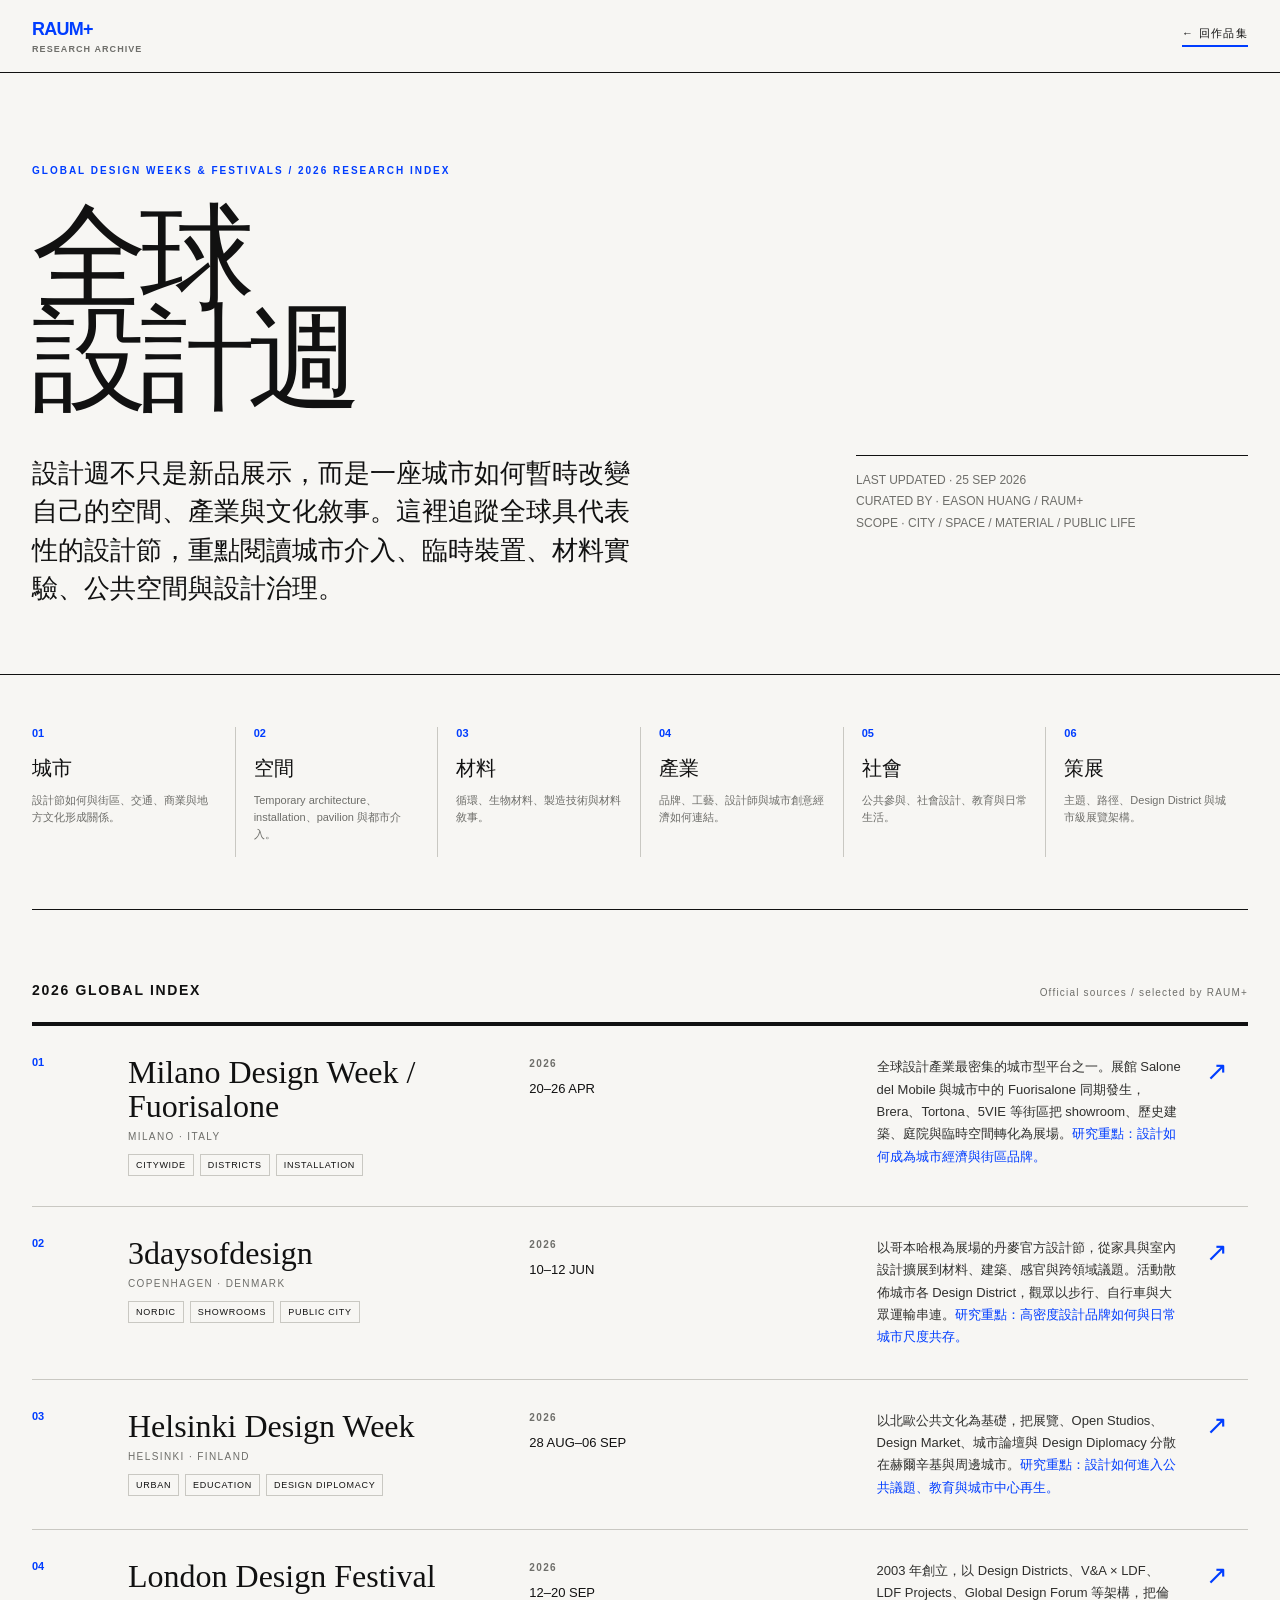
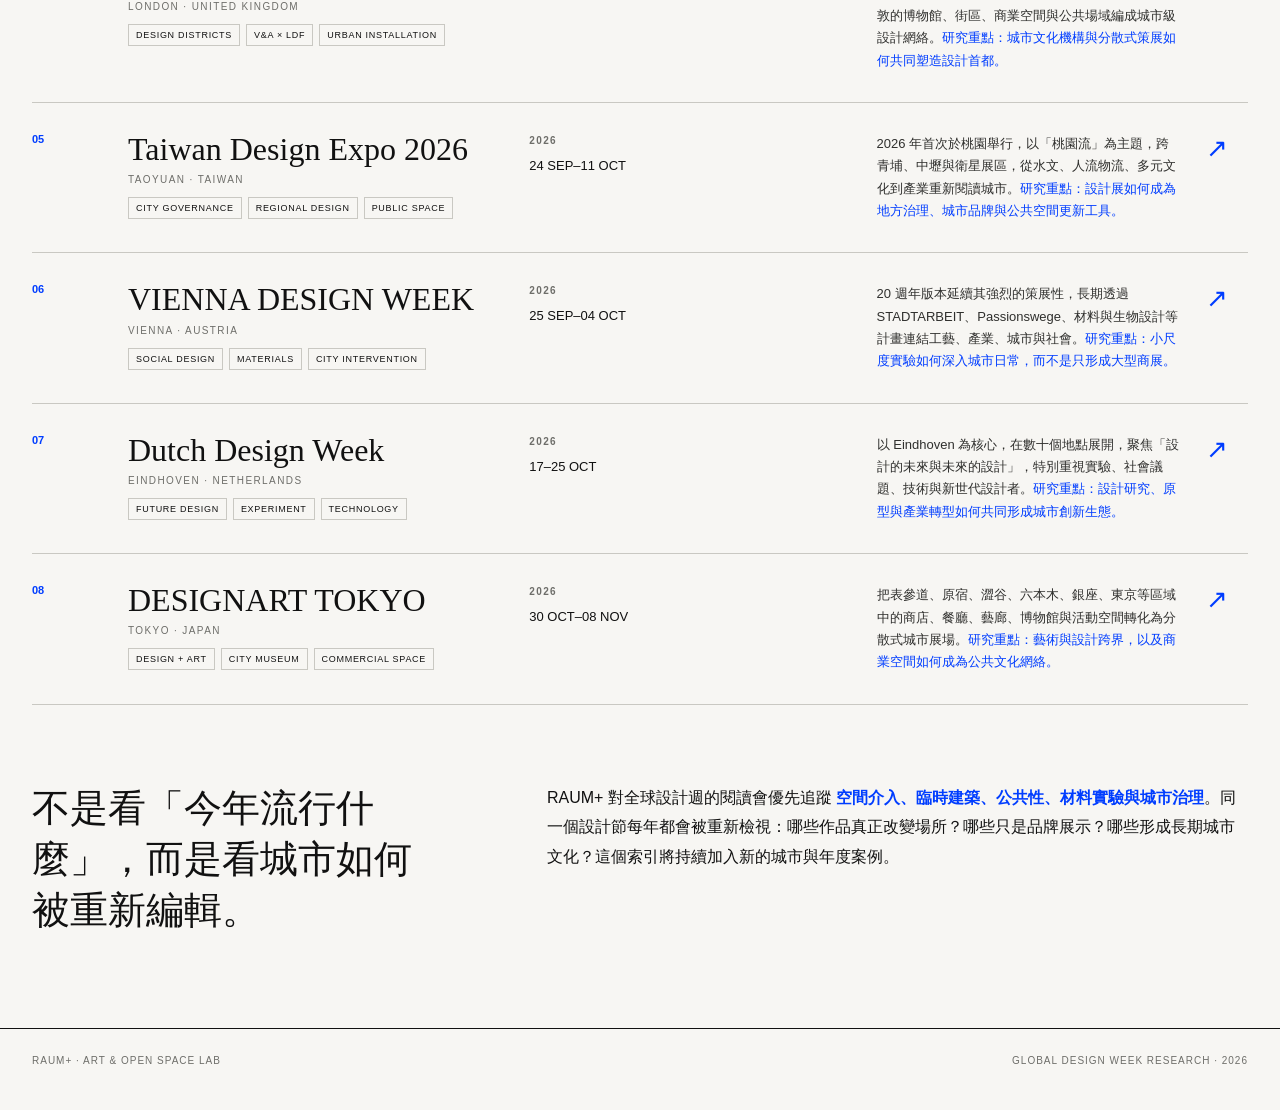
==== design-festivals/index.html @ 54560495 "Add global design weeks and festivals research page" ====
<!doctype html>
<html lang="zh-Hant">
<head>
<meta charset="utf-8">
<meta name="viewport" content="width=device-width, initial-scale=1, viewport-fit=cover">
<title>全球設計週／設計節｜RAUM+ Research Archive</title>
<meta name="description" content="RAUM+ 全球設計週與設計節研究索引：城市、年度日期、策展定位、空間介入與官方資料來源。">
<style>
:root{--paper:#f7f6f3;--ink:#111;--muted:#6e6e6a;--line:#c9c8c2;--accent:#003dff;--max:1560px}
*{box-sizing:border-box}html{scroll-behavior:smooth}body{margin:0;background:var(--paper);color:var(--ink);font-family:"Helvetica Neue","Noto Sans TC",Arial,sans-serif;-webkit-font-smoothing:antialiased}a{color:inherit;text-decoration:none}
.wrap{width:min(calc(100% - 64px),var(--max));margin:auto}
header{position:sticky;top:0;z-index:20;background:rgba(247,246,243,.94);backdrop-filter:blur(14px);border-bottom:1px solid var(--ink)}
.top{min-height:72px;display:grid;grid-template-columns:auto 1fr auto;align-items:center;gap:28px}.brand{font-weight:800;letter-spacing:-.04em;font-size:18px;color:var(--accent)}.brand small{display:block;font-size:9px;letter-spacing:.12em;font-weight:600;color:var(--muted);margin-top:4px;text-transform:uppercase}.back{justify-self:end;font-size:11px;letter-spacing:.12em;text-transform:uppercase;border-bottom:2px solid var(--accent);padding-bottom:4px}
.hero{padding:92px 0 66px;border-bottom:1px solid var(--ink)}.kicker{font-size:10px;letter-spacing:.2em;text-transform:uppercase;color:var(--accent);font-weight:700}.hero h1{font-family:Georgia,"Noto Serif TC",serif;font-weight:400;font-size:clamp(54px,9vw,142px);line-height:.88;letter-spacing:-.065em;margin:32px 0 44px;max-width:10ch}.hero-grid{display:grid;grid-template-columns:repeat(12,1fr);gap:20px}.hero-intro{grid-column:1/span 6;font-family:Georgia,"Noto Serif TC",serif;font-size:clamp(20px,2vw,30px);line-height:1.5}.hero-meta{grid-column:9/-1;font-size:12px;line-height:1.8;color:var(--muted);border-top:1px solid var(--ink);padding-top:14px}
.framework{padding:52px 0;border-bottom:1px solid var(--ink);display:grid;grid-template-columns:repeat(6,1fr)}.frame{min-height:130px;padding:0 18px;border-left:1px solid var(--line)}.frame:first-child{border-left:0;padding-left:0}.frame b{display:block;color:var(--accent);font-size:11px;margin-bottom:16px}.frame strong{display:block;font-family:Georgia,"Noto Serif TC",serif;font-size:20px;font-weight:400}.frame span{display:block;margin-top:10px;font-size:11px;line-height:1.55;color:var(--muted)}
.section-head{display:grid;grid-template-columns:1fr auto;align-items:end;padding:72px 0 24px;border-bottom:4px solid var(--ink)}.section-head h2{margin:0;font-size:14px;letter-spacing:.12em;text-transform:uppercase}.section-head p{margin:0;font-size:10px;letter-spacing:.12em;color:var(--muted)}
.festival{display:grid;grid-template-columns:72px 1.05fr .9fr .85fr 42px;gap:24px;padding:30px 0;border-bottom:1px solid var(--line);align-items:start}.no{color:var(--accent);font-size:11px;font-weight:700}.name h3{font-family:Georgia,"Noto Serif TC",serif;font-weight:400;font-size:clamp(25px,2.5vw,39px);line-height:1.04;margin:0 0 8px}.name .city{font-size:10px;letter-spacing:.14em;text-transform:uppercase;color:var(--muted)}.date{font-size:13px;line-height:1.5}.date b{display:block;font-size:10px;letter-spacing:.14em;text-transform:uppercase;color:var(--muted);margin-bottom:8px}.desc{font-size:13px;line-height:1.72;color:#2f2f2d}.desc em{font-style:normal;color:var(--accent)}.arr{font-size:26px;color:var(--accent);transition:transform .2s}.festival:hover .arr{transform:translate(5px,-5px)}.tags{display:flex;flex-wrap:wrap;gap:6px;margin-top:12px}.tag{font-size:9px;letter-spacing:.08em;text-transform:uppercase;border:1px solid var(--line);padding:5px 7px}
.note{padding:78px 0 92px;display:grid;grid-template-columns:repeat(12,1fr);gap:20px}.note h2{grid-column:1/span 4;font-family:Georgia,"Noto Serif TC",serif;font-size:38px;font-weight:400;margin:0}.note .body{grid-column:6/-1;font-size:16px;line-height:1.85}.note .body strong{color:var(--accent)}
footer{border-top:1px solid var(--ink);padding:26px 0 44px;font-size:10px;letter-spacing:.1em;text-transform:uppercase;color:var(--muted)}.foot{display:flex;justify-content:space-between;gap:20px}
@media(max-width:980px){.wrap{width:min(calc(100% - 40px),var(--max))}.hero-grid,.note{display:block}.hero-intro,.hero-meta{margin-top:26px}.framework{grid-template-columns:repeat(3,1fr);row-gap:34px}.festival{grid-template-columns:52px 1fr 1fr}.desc{grid-column:2/-1}.arr{grid-column:3;grid-row:1;text-align:right}.note h2{margin-bottom:30px}}
@media(max-width:620px){.wrap{width:calc(100% - 32px)}.top{min-height:60px}.hero{padding:66px 0 42px}.hero h1{font-size:clamp(48px,16vw,78px);line-height:.95;margin:24px 0 34px}.framework{grid-template-columns:1fr 1fr}.frame:nth-child(odd){border-left:0;padding-left:0}.festival{grid-template-columns:38px 1fr;padding:24px 0}.date,.desc{grid-column:2/-1}.arr{grid-column:2;grid-row:auto;text-align:left}.section-head{padding-top:54px}.section-head p{display:none}.foot{display:block;line-height:1.8}}
</style>
</head>
<body>
<header><div class="wrap top"><a class="brand" href="../">RAUM+<small>Research Archive</small></a><div></div><a class="back" href="../">← 回作品集</a></div></header>
<main>
<section class="hero"><div class="wrap"><div class="kicker">Global Design Weeks & Festivals / 2026 Research Index</div><h1>全球<br>設計週</h1><div class="hero-grid"><div class="hero-intro">設計週不只是新品展示，而是一座城市如何暫時改變自己的空間、產業與文化敘事。這裡追蹤全球具代表性的設計節，重點閱讀城市介入、臨時裝置、材料實驗、公共空間與設計治理。</div><div class="hero-meta">LAST UPDATED · 25 SEP 2026<br>CURATED BY · EASON HUANG / RAUM+<br>SCOPE · CITY / SPACE / MATERIAL / PUBLIC LIFE</div></div></div></section>
<div class="wrap framework"><div class="frame"><b>01</b><strong>城市</strong><span>設計節如何與街區、交通、商業與地方文化形成關係。</span></div><div class="frame"><b>02</b><strong>空間</strong><span>Temporary architecture、installation、pavilion 與都市介入。</span></div><div class="frame"><b>03</b><strong>材料</strong><span>循環、生物材料、製造技術與材料敘事。</span></div><div class="frame"><b>04</b><strong>產業</strong><span>品牌、工藝、設計師與城市創意經濟如何連結。</span></div><div class="frame"><b>05</b><strong>社會</strong><span>公共參與、社會設計、教育與日常生活。</span></div><div class="frame"><b>06</b><strong>策展</strong><span>主題、路徑、Design District 與城市級展覽架構。</span></div></div>
<section class="wrap"><div class="section-head"><h2>2026 Global Index</h2><p>Official sources / selected by RAUM+</p></div>

<a class="festival" href="https://www.fuorisalone.it/en/world-design-events/article/8/fuorisalone" target="_blank" rel="noreferrer"><div class="no">01</div><div class="name"><h3>Milano Design Week / Fuorisalone</h3><div class="city">Milano · Italy</div><div class="tags"><span class="tag">Citywide</span><span class="tag">Districts</span><span class="tag">Installation</span></div></div><div class="date"><b>2026</b>20–26 APR</div><div class="desc">全球設計產業最密集的城市型平台之一。展館 Salone del Mobile 與城市中的 Fuorisalone 同期發生，Brera、Tortona、5VIE 等街區把 showroom、歷史建築、庭院與臨時空間轉化為展場。<em>研究重點：設計如何成為城市經濟與街區品牌。</em></div><div class="arr">↗</div></a>

<a class="festival" href="https://www.3daysofdesign.dk/about" target="_blank" rel="noreferrer"><div class="no">02</div><div class="name"><h3>3daysofdesign</h3><div class="city">Copenhagen · Denmark</div><div class="tags"><span class="tag">Nordic</span><span class="tag">Showrooms</span><span class="tag">Public City</span></div></div><div class="date"><b>2026</b>10–12 JUN</div><div class="desc">以哥本哈根為展場的丹麥官方設計節，從家具與室內設計擴展到材料、建築、感官與跨領域議題。活動散佈城市各 Design District，觀眾以步行、自行車與大眾運輸串連。<em>研究重點：高密度設計品牌如何與日常城市尺度共存。</em></div><div class="arr">↗</div></a>

<a class="festival" href="https://helsinkidesignweek.com/design-week/programme/?lang=en" target="_blank" rel="noreferrer"><div class="no">03</div><div class="name"><h3>Helsinki Design Week</h3><div class="city">Helsinki · Finland</div><div class="tags"><span class="tag">Urban</span><span class="tag">Education</span><span class="tag">Design Diplomacy</span></div></div><div class="date"><b>2026</b>28 AUG–06 SEP</div><div class="desc">以北歐公共文化為基礎，把展覽、Open Studios、Design Market、城市論壇與 Design Diplomacy 分散在赫爾辛基與周邊城市。<em>研究重點：設計如何進入公共議題、教育與城市中心再生。</em></div><div class="arr">↗</div></a>

<a class="festival" href="https://londondesignfestival.com/" target="_blank" rel="noreferrer"><div class="no">04</div><div class="name"><h3>London Design Festival</h3><div class="city">London · United Kingdom</div><div class="tags"><span class="tag">Design Districts</span><span class="tag">V&A × LDF</span><span class="tag">Urban Installation</span></div></div><div class="date"><b>2026</b>12–20 SEP</div><div class="desc">2003 年創立，以 Design Districts、V&A × LDF、LDF Projects、Global Design Forum 等架構，把倫敦的博物館、街區、商業空間與公共場域編成城市級設計網絡。<em>研究重點：城市文化機構與分散式策展如何共同塑造設計首都。</em></div><div class="arr">↗</div></a>

<a class="festival" href="https://designexpo.org.tw/designexpo/zh-TW" target="_blank" rel="noreferrer"><div class="no">05</div><div class="name"><h3>Taiwan Design Expo 2026</h3><div class="city">Taoyuan · Taiwan</div><div class="tags"><span class="tag">City Governance</span><span class="tag">Regional Design</span><span class="tag">Public Space</span></div></div><div class="date"><b>2026</b>24 SEP–11 OCT</div><div class="desc">2026 年首次於桃園舉行，以「桃園流」為主題，跨青埔、中壢與衛星展區，從水文、人流物流、多元文化到產業重新閱讀城市。<em>研究重點：設計展如何成為地方治理、城市品牌與公共空間更新工具。</em></div><div class="arr">↗</div></a>

<a class="festival" href="https://www.viennadesignweek.at/en/" target="_blank" rel="noreferrer"><div class="no">06</div><div class="name"><h3>VIENNA DESIGN WEEK</h3><div class="city">Vienna · Austria</div><div class="tags"><span class="tag">Social Design</span><span class="tag">Materials</span><span class="tag">City Intervention</span></div></div><div class="date"><b>2026</b>25 SEP–04 OCT</div><div class="desc">20 週年版本延續其強烈的策展性，長期透過 STADTARBEIT、Passionswege、材料與生物設計等計畫連結工藝、產業、城市與社會。<em>研究重點：小尺度實驗如何深入城市日常，而不是只形成大型商展。</em></div><div class="arr">↗</div></a>

<a class="festival" href="https://ddw.nl/en" target="_blank" rel="noreferrer"><div class="no">07</div><div class="name"><h3>Dutch Design Week</h3><div class="city">Eindhoven · Netherlands</div><div class="tags"><span class="tag">Future Design</span><span class="tag">Experiment</span><span class="tag">Technology</span></div></div><div class="date"><b>2026</b>17–25 OCT</div><div class="desc">以 Eindhoven 為核心，在數十個地點展開，聚焦「設計的未來與未來的設計」，特別重視實驗、社會議題、技術與新世代設計者。<em>研究重點：設計研究、原型與產業轉型如何共同形成城市創新生態。</em></div><div class="arr">↗</div></a>

<a class="festival" href="https://www.designart.jp/en/" target="_blank" rel="noreferrer"><div class="no">08</div><div class="name"><h3>DESIGNART TOKYO</h3><div class="city">Tokyo · Japan</div><div class="tags"><span class="tag">Design + Art</span><span class="tag">City Museum</span><span class="tag">Commercial Space</span></div></div><div class="date"><b>2026</b>30 OCT–08 NOV</div><div class="desc">把表參道、原宿、澀谷、六本木、銀座、東京等區域中的商店、餐廳、藝廊、博物館與活動空間轉化為分散式城市展場。<em>研究重點：藝術與設計跨界，以及商業空間如何成為公共文化網絡。</em></div><div class="arr">↗</div></a>

</section>
<section class="wrap note"><h2>不是看「今年流行什麼」，而是看城市如何被重新編輯。</h2><div class="body">RAUM+ 對全球設計週的閱讀會優先追蹤 <strong>空間介入、臨時建築、公共性、材料實驗與城市治理</strong>。同一個設計節每年都會被重新檢視：哪些作品真正改變場所？哪些只是品牌展示？哪些形成長期城市文化？這個索引將持續加入新的城市與年度案例。</div></section>
</main>
<footer><div class="wrap foot"><span>RAUM+ · ART & OPEN SPACE LAB</span><span>GLOBAL DESIGN WEEK RESEARCH · 2026</span></div></footer>
</body></html>
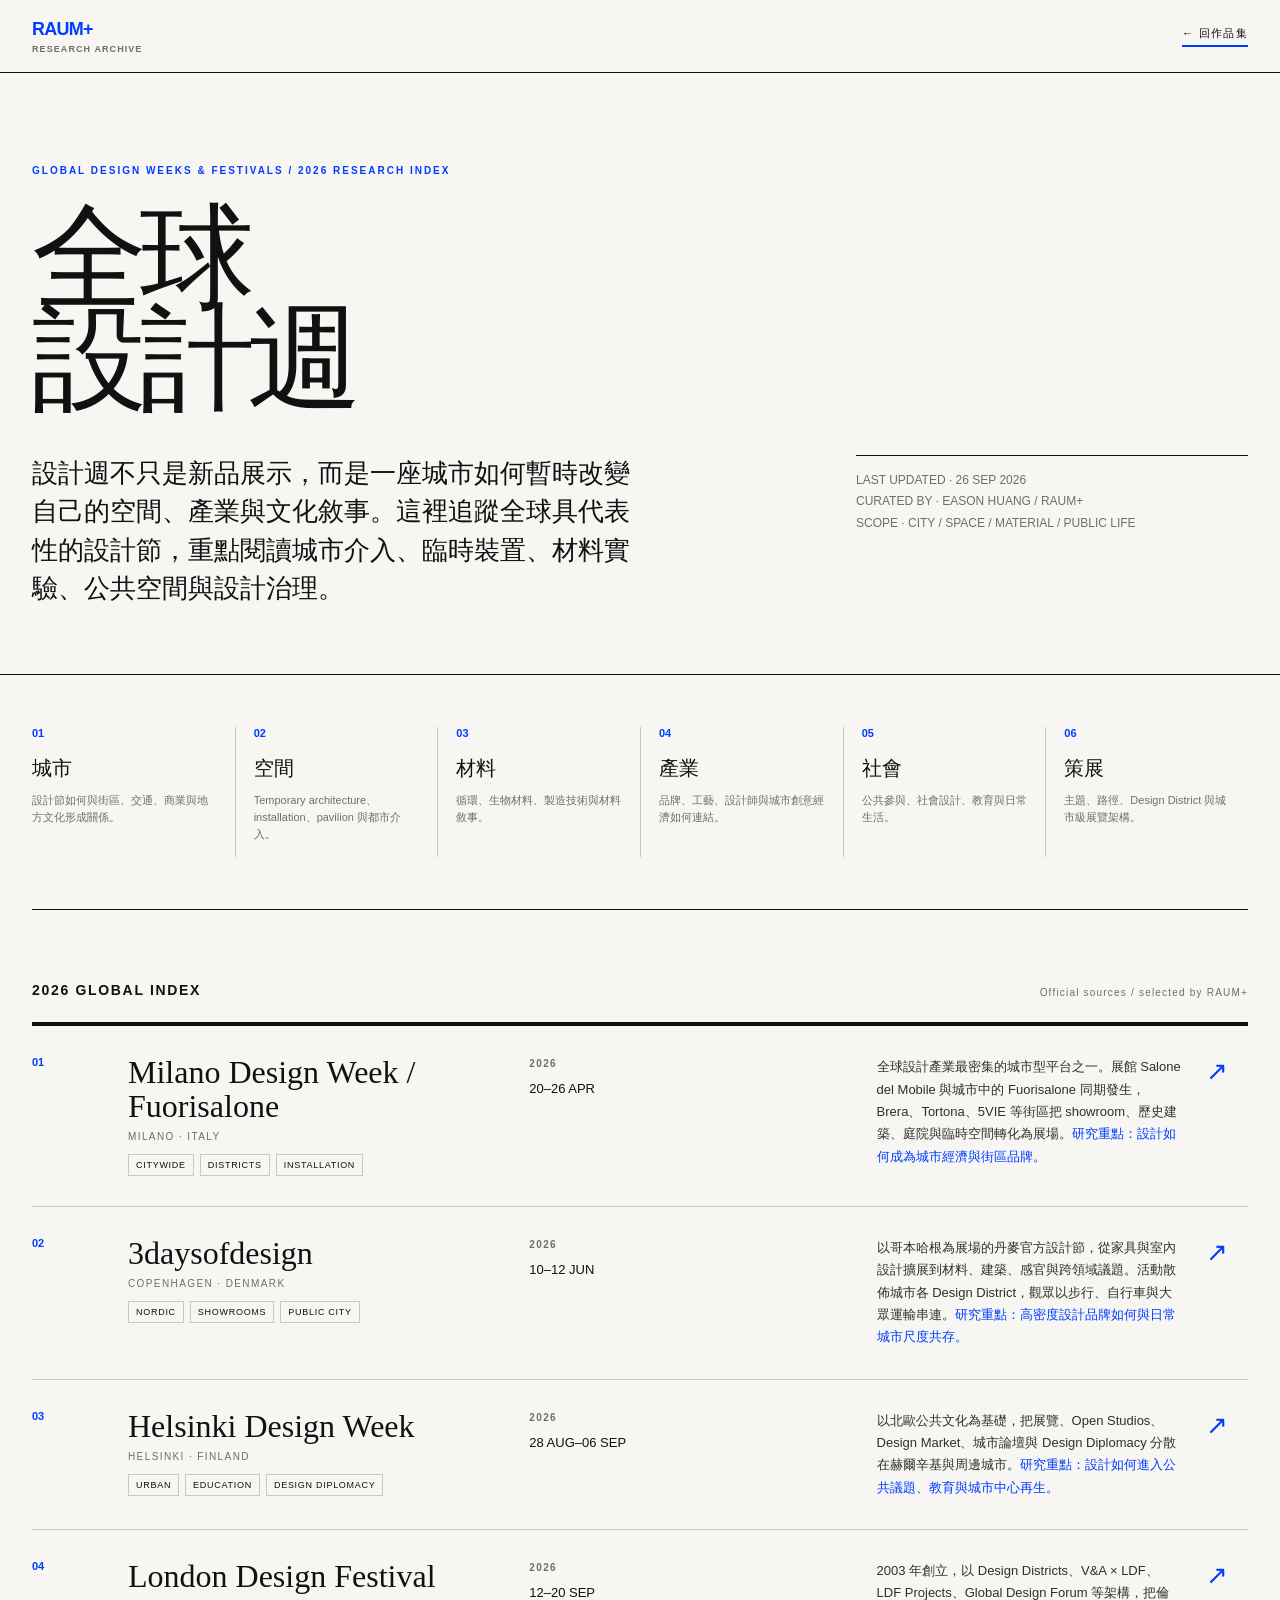
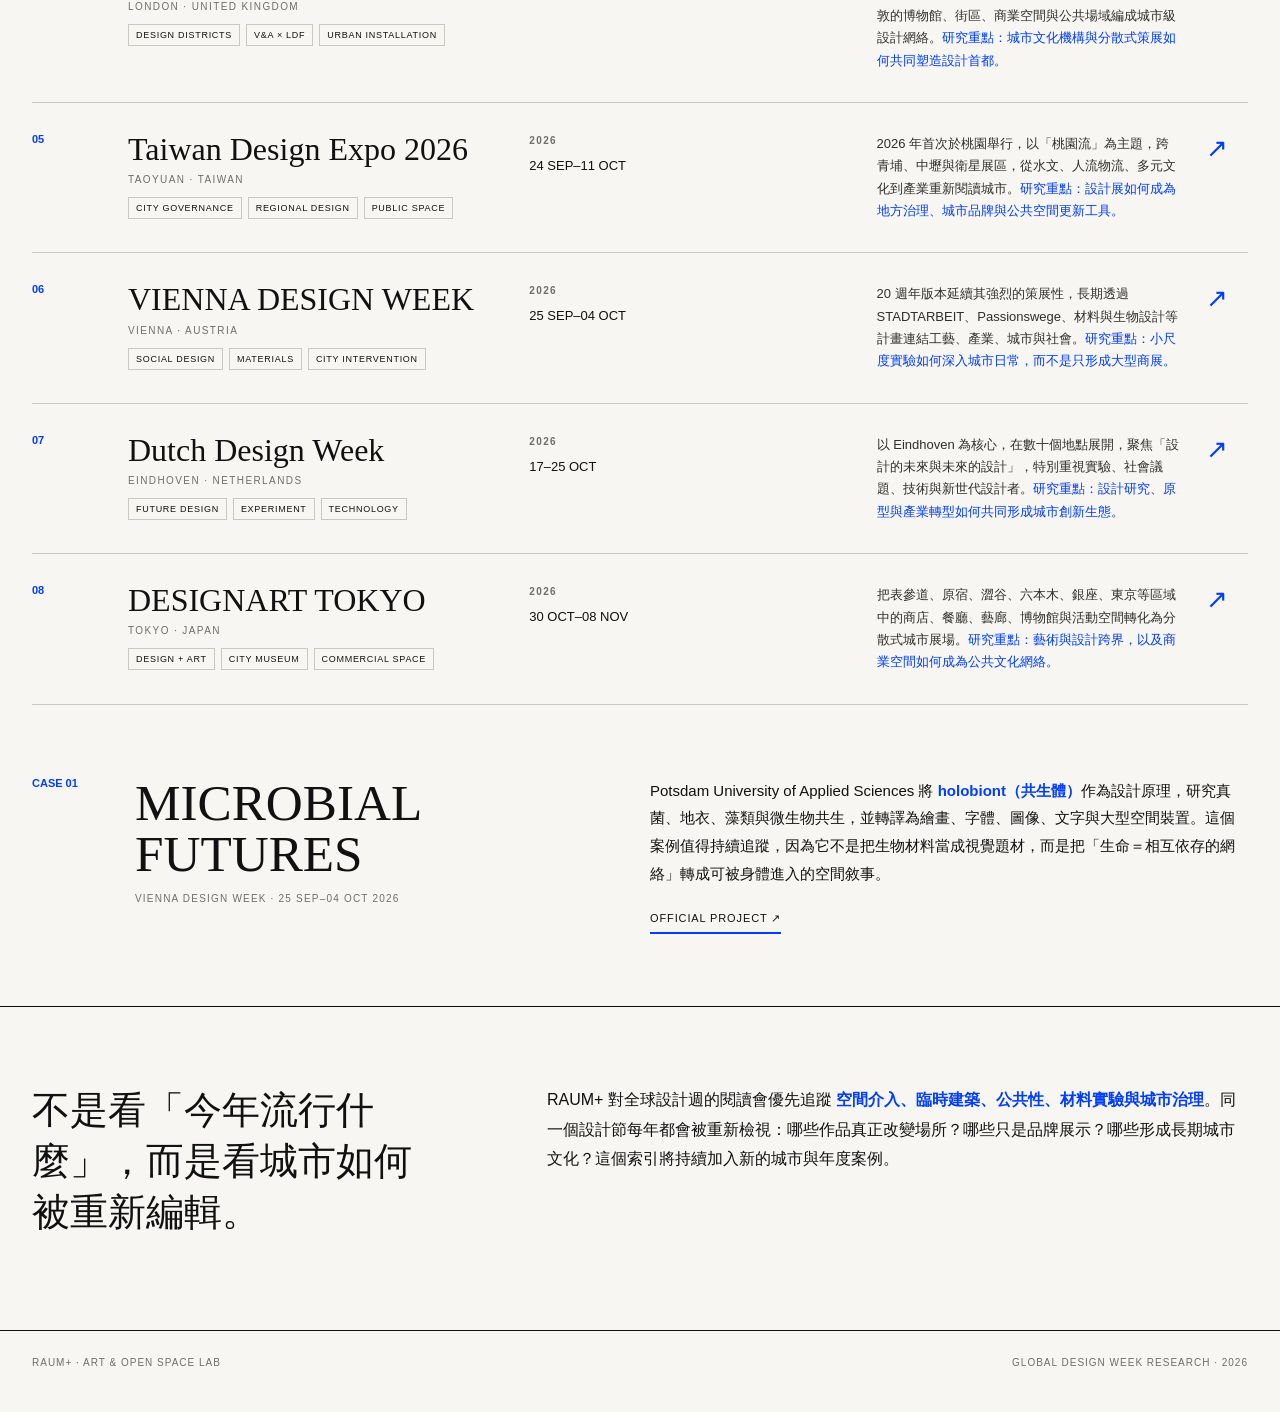
==== commit db9f2b71: "Update global design weeks archive and add Microbial Futures case" ====
--- a/design-festivals/index.html
+++ b/design-festivals/index.html
@@ -16,15 +16,16 @@
 .section-head{display:grid;grid-template-columns:1fr auto;align-items:end;padding:72px 0 24px;border-bottom:4px solid var(--ink)}.section-head h2{margin:0;font-size:14px;letter-spacing:.12em;text-transform:uppercase}.section-head p{margin:0;font-size:10px;letter-spacing:.12em;color:var(--muted)}
 .festival{display:grid;grid-template-columns:72px 1.05fr .9fr .85fr 42px;gap:24px;padding:30px 0;border-bottom:1px solid var(--line);align-items:start}.no{color:var(--accent);font-size:11px;font-weight:700}.name h3{font-family:Georgia,"Noto Serif TC",serif;font-weight:400;font-size:clamp(25px,2.5vw,39px);line-height:1.04;margin:0 0 8px}.name .city{font-size:10px;letter-spacing:.14em;text-transform:uppercase;color:var(--muted)}.date{font-size:13px;line-height:1.5}.date b{display:block;font-size:10px;letter-spacing:.14em;text-transform:uppercase;color:var(--muted);margin-bottom:8px}.desc{font-size:13px;line-height:1.72;color:#2f2f2d}.desc em{font-style:normal;color:var(--accent)}.arr{font-size:26px;color:var(--accent);transition:transform .2s}.festival:hover .arr{transform:translate(5px,-5px)}.tags{display:flex;flex-wrap:wrap;gap:6px;margin-top:12px}.tag{font-size:9px;letter-spacing:.08em;text-transform:uppercase;border:1px solid var(--line);padding:5px 7px}
 .note{padding:78px 0 92px;display:grid;grid-template-columns:repeat(12,1fr);gap:20px}.note h2{grid-column:1/span 4;font-family:Georgia,"Noto Serif TC",serif;font-size:38px;font-weight:400;margin:0}.note .body{grid-column:6/-1;font-size:16px;line-height:1.85}.note .body strong{color:var(--accent)}
+.feature-case{padding:72px 0;border-bottom:1px solid var(--ink)}.feature-grid{display:grid;grid-template-columns:repeat(12,1fr);gap:20px;align-items:start}.feature-no{grid-column:1/span 1;color:var(--accent);font-size:11px;font-weight:700}.feature-title{grid-column:2/span 4}.feature-title h2{font-family:Georgia,"Noto Serif TC",serif;font-size:clamp(30px,4vw,58px);font-weight:400;line-height:1;margin:0 0 14px}.feature-title p{margin:0;font-size:10px;letter-spacing:.12em;text-transform:uppercase;color:var(--muted)}.feature-body{grid-column:7/-1;font-size:15px;line-height:1.85}.feature-body strong{color:var(--accent)}.feature-link{display:inline-block;margin-top:20px;border-bottom:2px solid var(--accent);padding-bottom:4px;font-size:11px;letter-spacing:.08em;text-transform:uppercase}
 footer{border-top:1px solid var(--ink);padding:26px 0 44px;font-size:10px;letter-spacing:.1em;text-transform:uppercase;color:var(--muted)}.foot{display:flex;justify-content:space-between;gap:20px}
-@media(max-width:980px){.wrap{width:min(calc(100% - 40px),var(--max))}.hero-grid,.note{display:block}.hero-intro,.hero-meta{margin-top:26px}.framework{grid-template-columns:repeat(3,1fr);row-gap:34px}.festival{grid-template-columns:52px 1fr 1fr}.desc{grid-column:2/-1}.arr{grid-column:3;grid-row:1;text-align:right}.note h2{margin-bottom:30px}}
+@media(max-width:980px){.wrap{width:min(calc(100% - 40px),var(--max))}.hero-grid,.note,.feature-grid{display:block}.feature-no,.feature-title,.feature-body{margin-bottom:22px}.hero-intro,.hero-meta{margin-top:26px}.framework{grid-template-columns:repeat(3,1fr);row-gap:34px}.festival{grid-template-columns:52px 1fr 1fr}.desc{grid-column:2/-1}.arr{grid-column:3;grid-row:1;text-align:right}.note h2{margin-bottom:30px}}
 @media(max-width:620px){.wrap{width:calc(100% - 32px)}.top{min-height:60px}.hero{padding:66px 0 42px}.hero h1{font-size:clamp(48px,16vw,78px);line-height:.95;margin:24px 0 34px}.framework{grid-template-columns:1fr 1fr}.frame:nth-child(odd){border-left:0;padding-left:0}.festival{grid-template-columns:38px 1fr;padding:24px 0}.date,.desc{grid-column:2/-1}.arr{grid-column:2;grid-row:auto;text-align:left}.section-head{padding-top:54px}.section-head p{display:none}.foot{display:block;line-height:1.8}}
 </style>
 </head>
 <body>
 <header><div class="wrap top"><a class="brand" href="../">RAUM+<small>Research Archive</small></a><div></div><a class="back" href="../">← 回作品集</a></div></header>
 <main>
-<section class="hero"><div class="wrap"><div class="kicker">Global Design Weeks & Festivals / 2026 Research Index</div><h1>全球<br>設計週</h1><div class="hero-grid"><div class="hero-intro">設計週不只是新品展示，而是一座城市如何暫時改變自己的空間、產業與文化敘事。這裡追蹤全球具代表性的設計節，重點閱讀城市介入、臨時裝置、材料實驗、公共空間與設計治理。</div><div class="hero-meta">LAST UPDATED · 25 SEP 2026<br>CURATED BY · EASON HUANG / RAUM+<br>SCOPE · CITY / SPACE / MATERIAL / PUBLIC LIFE</div></div></div></section>
+<section class="hero"><div class="wrap"><div class="kicker">Global Design Weeks & Festivals / 2026 Research Index</div><h1>全球<br>設計週</h1><div class="hero-grid"><div class="hero-intro">設計週不只是新品展示，而是一座城市如何暫時改變自己的空間、產業與文化敘事。這裡追蹤全球具代表性的設計節，重點閱讀城市介入、臨時裝置、材料實驗、公共空間與設計治理。</div><div class="hero-meta">LAST UPDATED · 26 SEP 2026<br>CURATED BY · EASON HUANG / RAUM+<br>SCOPE · CITY / SPACE / MATERIAL / PUBLIC LIFE</div></div></div></section>
 <div class="wrap framework"><div class="frame"><b>01</b><strong>城市</strong><span>設計節如何與街區、交通、商業與地方文化形成關係。</span></div><div class="frame"><b>02</b><strong>空間</strong><span>Temporary architecture、installation、pavilion 與都市介入。</span></div><div class="frame"><b>03</b><strong>材料</strong><span>循環、生物材料、製造技術與材料敘事。</span></div><div class="frame"><b>04</b><strong>產業</strong><span>品牌、工藝、設計師與城市創意經濟如何連結。</span></div><div class="frame"><b>05</b><strong>社會</strong><span>公共參與、社會設計、教育與日常生活。</span></div><div class="frame"><b>06</b><strong>策展</strong><span>主題、路徑、Design District 與城市級展覽架構。</span></div></div>
 <section class="wrap"><div class="section-head"><h2>2026 Global Index</h2><p>Official sources / selected by RAUM+</p></div>
 
@@ -45,6 +46,12 @@
 <a class="festival" href="https://www.designart.jp/en/" target="_blank" rel="noreferrer"><div class="no">08</div><div class="name"><h3>DESIGNART TOKYO</h3><div class="city">Tokyo · Japan</div><div class="tags"><span class="tag">Design + Art</span><span class="tag">City Museum</span><span class="tag">Commercial Space</span></div></div><div class="date"><b>2026</b>30 OCT–08 NOV</div><div class="desc">把表參道、原宿、澀谷、六本木、銀座、東京等區域中的商店、餐廳、藝廊、博物館與活動空間轉化為分散式城市展場。<em>研究重點：藝術與設計跨界，以及商業空間如何成為公共文化網絡。</em></div><div class="arr">↗</div></a>
 
 </section>
+
+<section class="feature-case"><div class="wrap feature-grid">
+<div class="feature-no">CASE 01</div>
+<div class="feature-title"><h2>MICROBIAL FUTURES</h2><p>VIENNA DESIGN WEEK · 25 SEP–04 OCT 2026</p></div>
+<div class="feature-body">Potsdam University of Applied Sciences 將 <strong>holobiont（共生體）</strong>作為設計原理，研究真菌、地衣、藻類與微生物共生，並轉譯為繪畫、字體、圖像、文字與大型空間裝置。這個案例值得持續追蹤，因為它不是把生物材料當成視覺題材，而是把「生命＝相互依存的網絡」轉成可被身體進入的空間敘事。<br><a class="feature-link" href="https://www.viennadesignweek.at/en/programme/microbial-futures/" target="_blank" rel="noreferrer">Official project ↗</a></div>
+</div></section>
 <section class="wrap note"><h2>不是看「今年流行什麼」，而是看城市如何被重新編輯。</h2><div class="body">RAUM+ 對全球設計週的閱讀會優先追蹤 <strong>空間介入、臨時建築、公共性、材料實驗與城市治理</strong>。同一個設計節每年都會被重新檢視：哪些作品真正改變場所？哪些只是品牌展示？哪些形成長期城市文化？這個索引將持續加入新的城市與年度案例。</div></section>
 </main>
 <footer><div class="wrap foot"><span>RAUM+ · ART & OPEN SPACE LAB</span><span>GLOBAL DESIGN WEEK RESEARCH · 2026</span></div></footer>
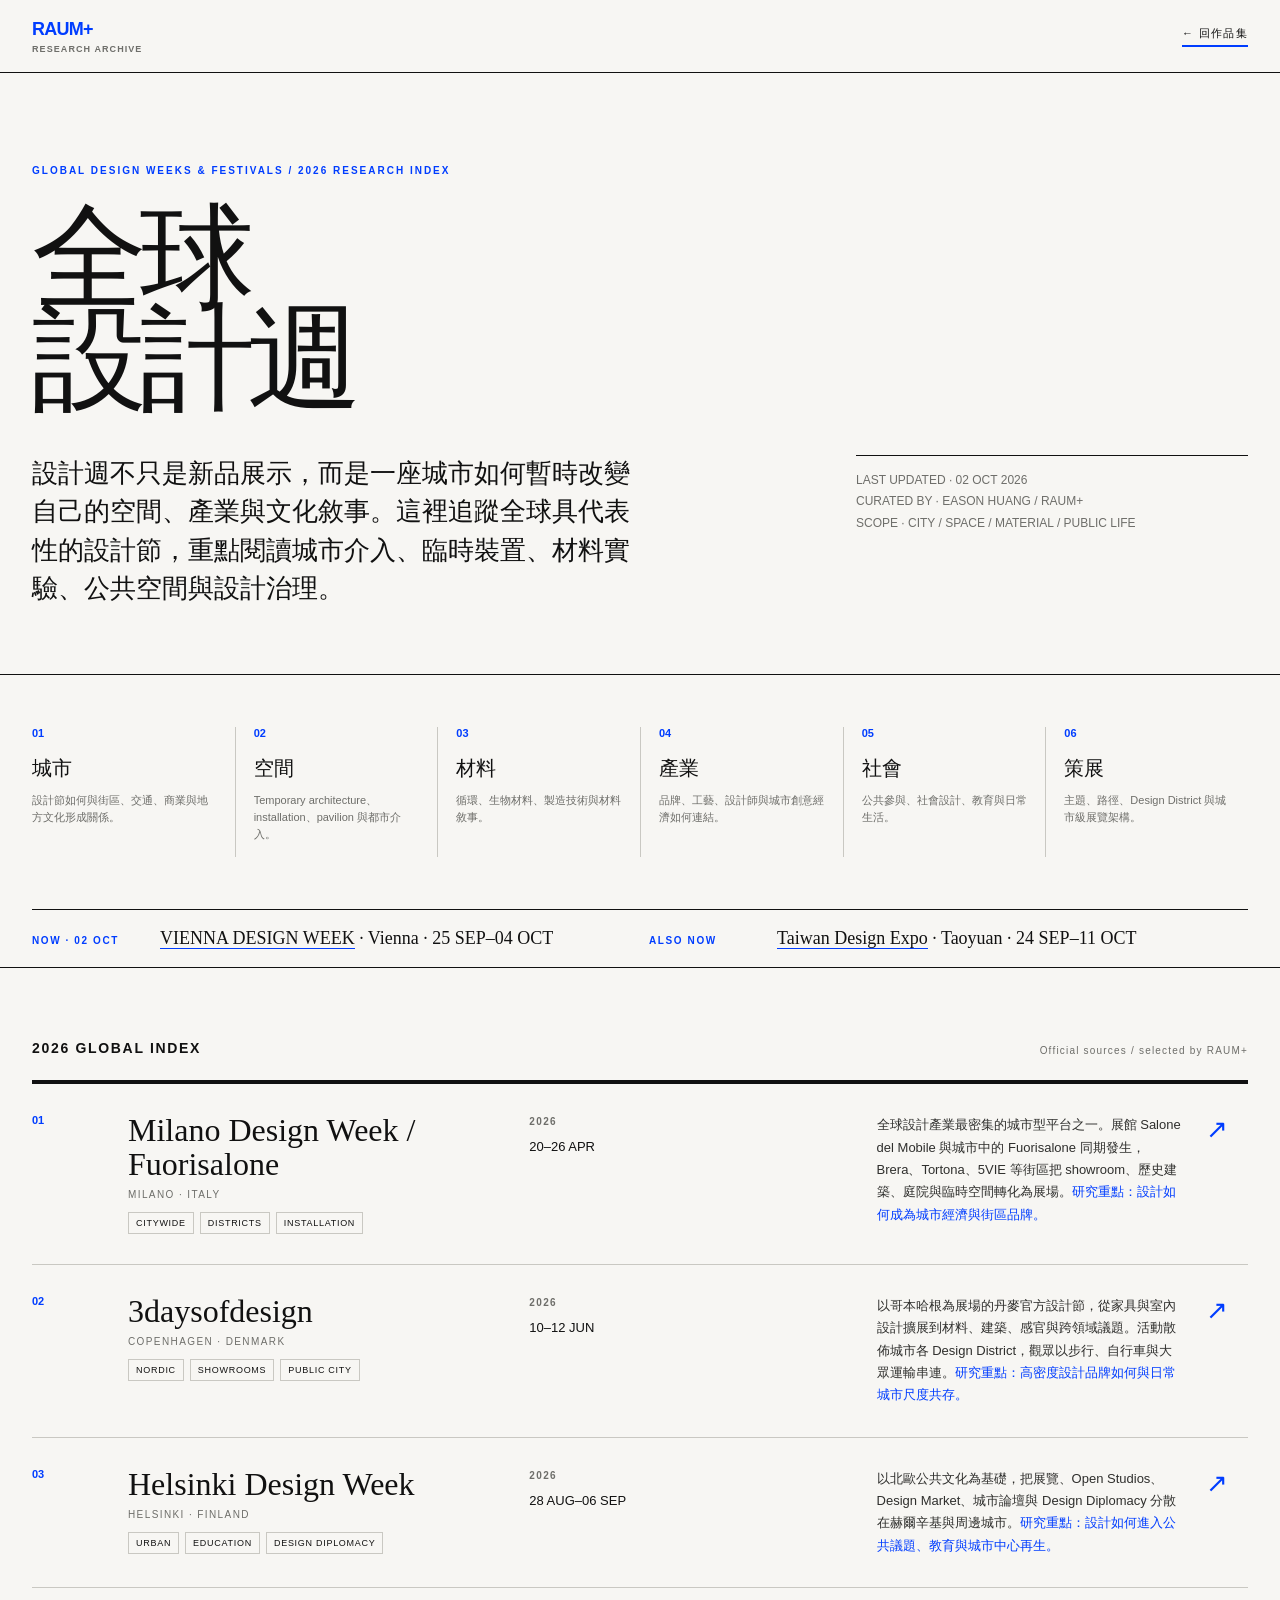
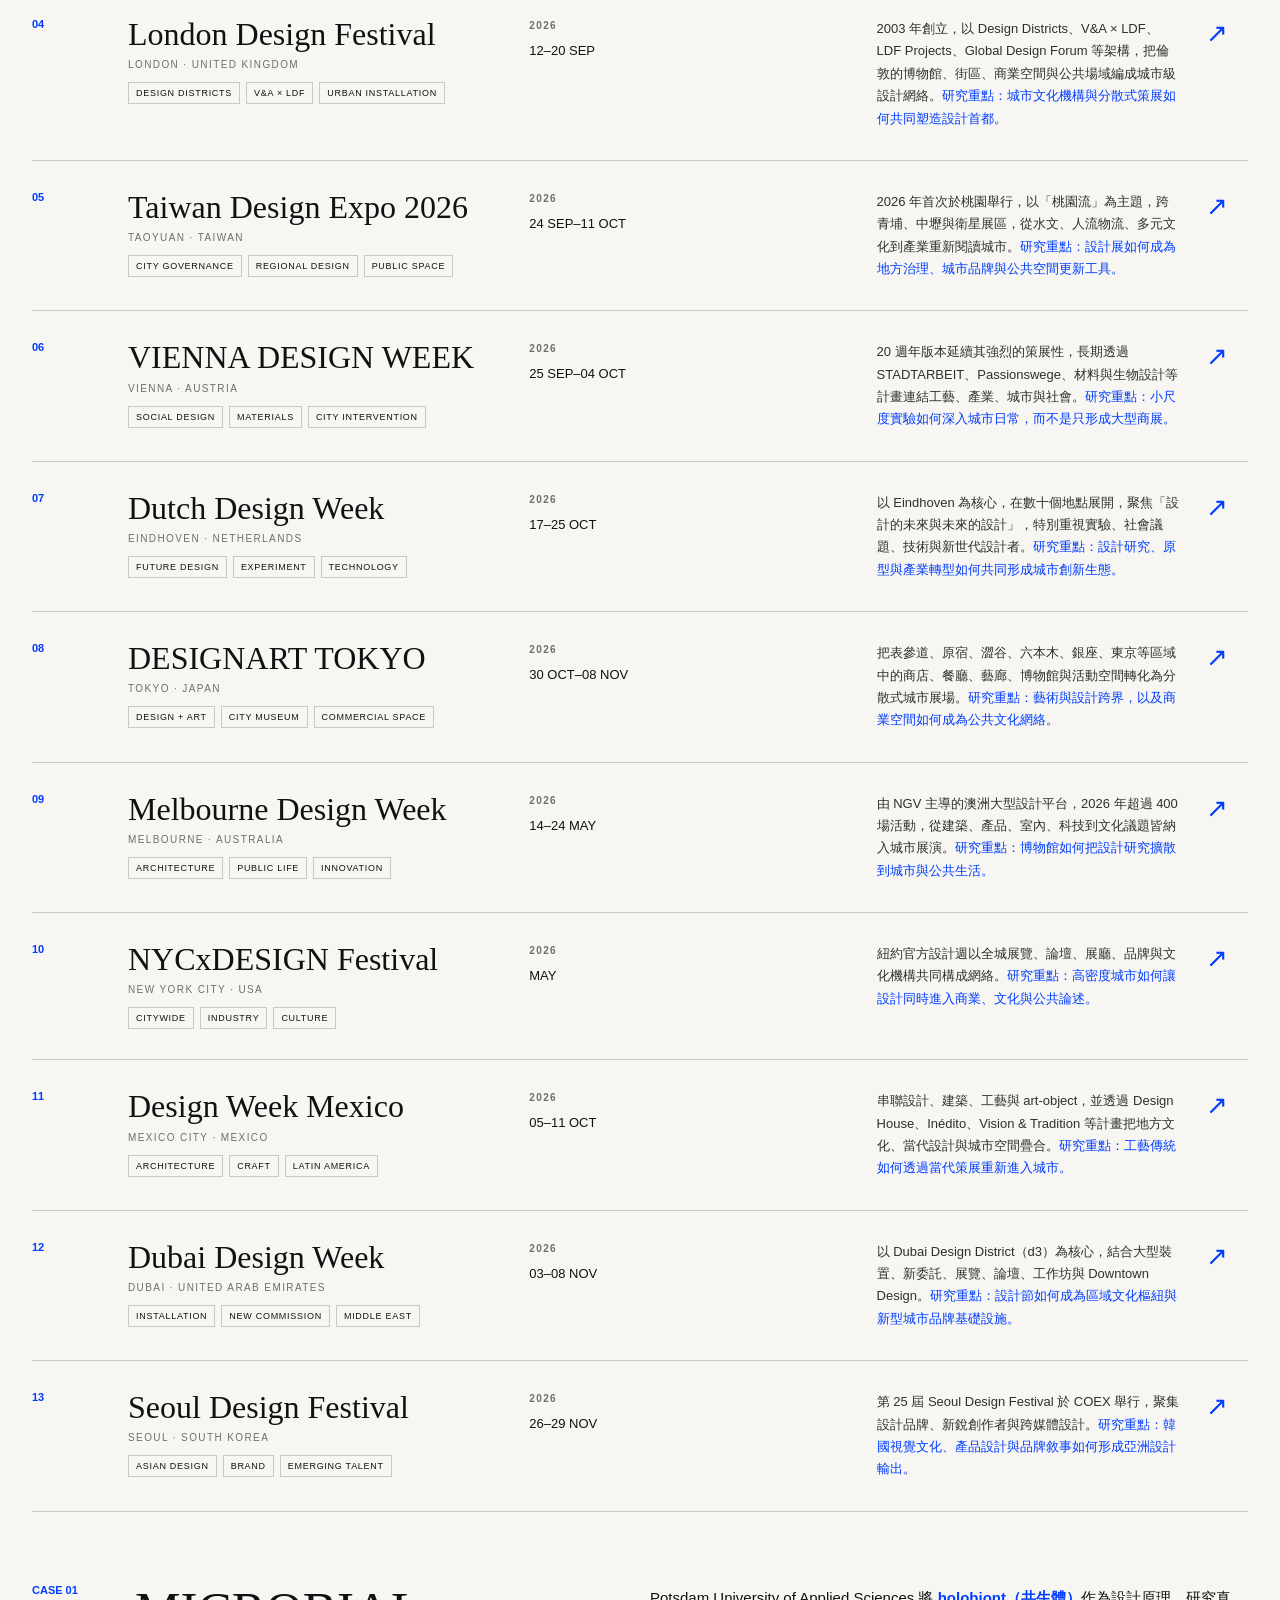
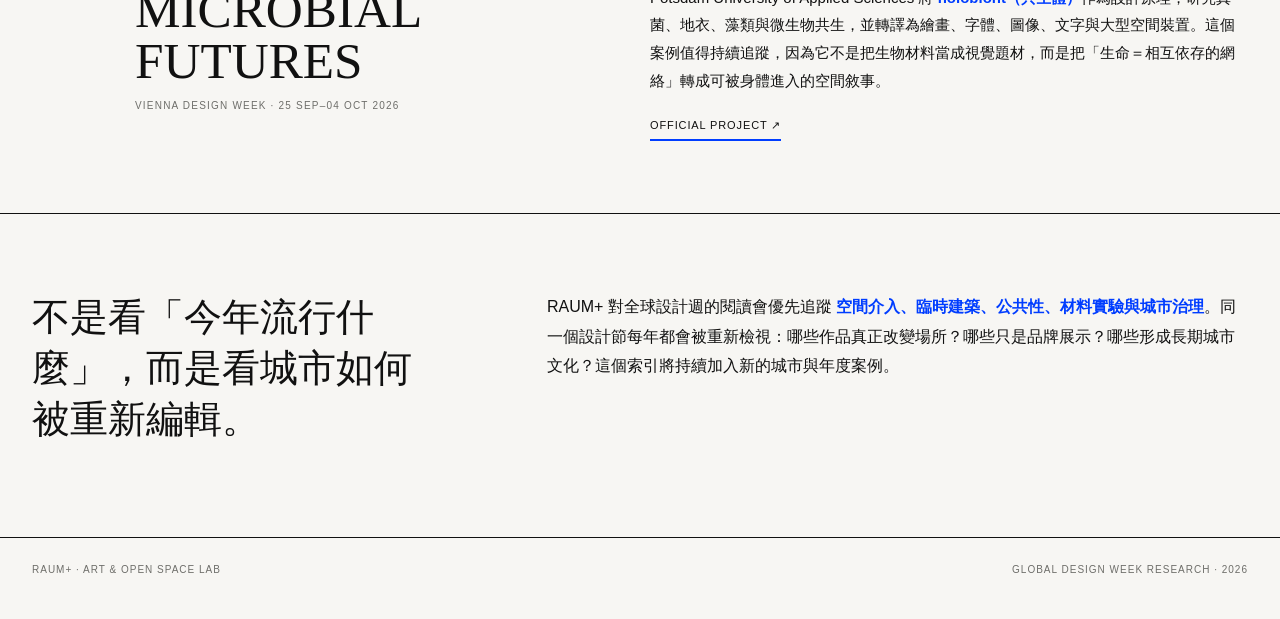
==== commit cbe2500f: "Expand global design weeks research index" ====
--- a/design-festivals/index.html
+++ b/design-festivals/index.html
@@ -16,17 +16,26 @@
 .section-head{display:grid;grid-template-columns:1fr auto;align-items:end;padding:72px 0 24px;border-bottom:4px solid var(--ink)}.section-head h2{margin:0;font-size:14px;letter-spacing:.12em;text-transform:uppercase}.section-head p{margin:0;font-size:10px;letter-spacing:.12em;color:var(--muted)}
 .festival{display:grid;grid-template-columns:72px 1.05fr .9fr .85fr 42px;gap:24px;padding:30px 0;border-bottom:1px solid var(--line);align-items:start}.no{color:var(--accent);font-size:11px;font-weight:700}.name h3{font-family:Georgia,"Noto Serif TC",serif;font-weight:400;font-size:clamp(25px,2.5vw,39px);line-height:1.04;margin:0 0 8px}.name .city{font-size:10px;letter-spacing:.14em;text-transform:uppercase;color:var(--muted)}.date{font-size:13px;line-height:1.5}.date b{display:block;font-size:10px;letter-spacing:.14em;text-transform:uppercase;color:var(--muted);margin-bottom:8px}.desc{font-size:13px;line-height:1.72;color:#2f2f2d}.desc em{font-style:normal;color:var(--accent)}.arr{font-size:26px;color:var(--accent);transition:transform .2s}.festival:hover .arr{transform:translate(5px,-5px)}.tags{display:flex;flex-wrap:wrap;gap:6px;margin-top:12px}.tag{font-size:9px;letter-spacing:.08em;text-transform:uppercase;border:1px solid var(--line);padding:5px 7px}
 .note{padding:78px 0 92px;display:grid;grid-template-columns:repeat(12,1fr);gap:20px}.note h2{grid-column:1/span 4;font-family:Georgia,"Noto Serif TC",serif;font-size:38px;font-weight:400;margin:0}.note .body{grid-column:6/-1;font-size:16px;line-height:1.85}.note .body strong{color:var(--accent)}
+.now-strip{border-bottom:1px solid var(--ink);padding:18px 0}.now-grid{display:grid;grid-template-columns:110px 1fr 110px 1fr;gap:18px;align-items:baseline}.now-k{font-size:10px;letter-spacing:.16em;text-transform:uppercase;color:var(--accent);font-weight:700}.now-v{font-family:Georgia,"Noto Serif TC",serif;font-size:18px}.now-v a{border-bottom:1px solid var(--accent)}
 .feature-case{padding:72px 0;border-bottom:1px solid var(--ink)}.feature-grid{display:grid;grid-template-columns:repeat(12,1fr);gap:20px;align-items:start}.feature-no{grid-column:1/span 1;color:var(--accent);font-size:11px;font-weight:700}.feature-title{grid-column:2/span 4}.feature-title h2{font-family:Georgia,"Noto Serif TC",serif;font-size:clamp(30px,4vw,58px);font-weight:400;line-height:1;margin:0 0 14px}.feature-title p{margin:0;font-size:10px;letter-spacing:.12em;text-transform:uppercase;color:var(--muted)}.feature-body{grid-column:7/-1;font-size:15px;line-height:1.85}.feature-body strong{color:var(--accent)}.feature-link{display:inline-block;margin-top:20px;border-bottom:2px solid var(--accent);padding-bottom:4px;font-size:11px;letter-spacing:.08em;text-transform:uppercase}
 footer{border-top:1px solid var(--ink);padding:26px 0 44px;font-size:10px;letter-spacing:.1em;text-transform:uppercase;color:var(--muted)}.foot{display:flex;justify-content:space-between;gap:20px}
 @media(max-width:980px){.wrap{width:min(calc(100% - 40px),var(--max))}.hero-grid,.note,.feature-grid{display:block}.feature-no,.feature-title,.feature-body{margin-bottom:22px}.hero-intro,.hero-meta{margin-top:26px}.framework{grid-template-columns:repeat(3,1fr);row-gap:34px}.festival{grid-template-columns:52px 1fr 1fr}.desc{grid-column:2/-1}.arr{grid-column:3;grid-row:1;text-align:right}.note h2{margin-bottom:30px}}
-@media(max-width:620px){.wrap{width:calc(100% - 32px)}.top{min-height:60px}.hero{padding:66px 0 42px}.hero h1{font-size:clamp(48px,16vw,78px);line-height:.95;margin:24px 0 34px}.framework{grid-template-columns:1fr 1fr}.frame:nth-child(odd){border-left:0;padding-left:0}.festival{grid-template-columns:38px 1fr;padding:24px 0}.date,.desc{grid-column:2/-1}.arr{grid-column:2;grid-row:auto;text-align:left}.section-head{padding-top:54px}.section-head p{display:none}.foot{display:block;line-height:1.8}}
+@media(max-width:620px){.now-grid{grid-template-columns:1fr}.now-v{margin-bottom:12px}.wrap{width:calc(100% - 32px)}.top{min-height:60px}.hero{padding:66px 0 42px}.hero h1{font-size:clamp(48px,16vw,78px);line-height:.95;margin:24px 0 34px}.framework{grid-template-columns:1fr 1fr}.frame:nth-child(odd){border-left:0;padding-left:0}.festival{grid-template-columns:38px 1fr;padding:24px 0}.date,.desc{grid-column:2/-1}.arr{grid-column:2;grid-row:auto;text-align:left}.section-head{padding-top:54px}.section-head p{display:none}.foot{display:block;line-height:1.8}}
 </style>
 </head>
 <body>
 <header><div class="wrap top"><a class="brand" href="../">RAUM+<small>Research Archive</small></a><div></div><a class="back" href="../">← 回作品集</a></div></header>
 <main>
-<section class="hero"><div class="wrap"><div class="kicker">Global Design Weeks & Festivals / 2026 Research Index</div><h1>全球<br>設計週</h1><div class="hero-grid"><div class="hero-intro">設計週不只是新品展示，而是一座城市如何暫時改變自己的空間、產業與文化敘事。這裡追蹤全球具代表性的設計節，重點閱讀城市介入、臨時裝置、材料實驗、公共空間與設計治理。</div><div class="hero-meta">LAST UPDATED · 26 SEP 2026<br>CURATED BY · EASON HUANG / RAUM+<br>SCOPE · CITY / SPACE / MATERIAL / PUBLIC LIFE</div></div></div></section>
+<section class="hero"><div class="wrap"><div class="kicker">Global Design Weeks & Festivals / 2026 Research Index</div><h1>全球<br>設計週</h1><div class="hero-grid"><div class="hero-intro">設計週不只是新品展示，而是一座城市如何暫時改變自己的空間、產業與文化敘事。這裡追蹤全球具代表性的設計節，重點閱讀城市介入、臨時裝置、材料實驗、公共空間與設計治理。</div><div class="hero-meta">LAST UPDATED · 02 OCT 2026<br>CURATED BY · EASON HUANG / RAUM+<br>SCOPE · CITY / SPACE / MATERIAL / PUBLIC LIFE</div></div></div></section>
 <div class="wrap framework"><div class="frame"><b>01</b><strong>城市</strong><span>設計節如何與街區、交通、商業與地方文化形成關係。</span></div><div class="frame"><b>02</b><strong>空間</strong><span>Temporary architecture、installation、pavilion 與都市介入。</span></div><div class="frame"><b>03</b><strong>材料</strong><span>循環、生物材料、製造技術與材料敘事。</span></div><div class="frame"><b>04</b><strong>產業</strong><span>品牌、工藝、設計師與城市創意經濟如何連結。</span></div><div class="frame"><b>05</b><strong>社會</strong><span>公共參與、社會設計、教育與日常生活。</span></div><div class="frame"><b>06</b><strong>策展</strong><span>主題、路徑、Design District 與城市級展覽架構。</span></div></div>
+
+<!-- RAUM_GLOBAL_DESIGN_INDEX_20261002 -->
+<section class="now-strip"><div class="wrap now-grid">
+<div class="now-k">NOW · 02 OCT</div>
+<div class="now-v"><a href="https://www.viennadesignweek.at/en/" target="_blank" rel="noreferrer">VIENNA DESIGN WEEK</a> · Vienna · 25 SEP–04 OCT</div>
+<div class="now-k">ALSO NOW</div>
+<div class="now-v"><a href="https://designexpo.org.tw/designexpo/en/" target="_blank" rel="noreferrer">Taiwan Design Expo</a> · Taoyuan · 24 SEP–11 OCT</div>
+</div></section>
 <section class="wrap"><div class="section-head"><h2>2026 Global Index</h2><p>Official sources / selected by RAUM+</p></div>
 
 <a class="festival" href="https://www.fuorisalone.it/en/world-design-events/article/8/fuorisalone" target="_blank" rel="noreferrer"><div class="no">01</div><div class="name"><h3>Milano Design Week / Fuorisalone</h3><div class="city">Milano · Italy</div><div class="tags"><span class="tag">Citywide</span><span class="tag">Districts</span><span class="tag">Installation</span></div></div><div class="date"><b>2026</b>20–26 APR</div><div class="desc">全球設計產業最密集的城市型平台之一。展館 Salone del Mobile 與城市中的 Fuorisalone 同期發生，Brera、Tortona、5VIE 等街區把 showroom、歷史建築、庭院與臨時空間轉化為展場。<em>研究重點：設計如何成為城市經濟與街區品牌。</em></div><div class="arr">↗</div></a>
@@ -45,6 +54,17 @@
 
 <a class="festival" href="https://www.designart.jp/en/" target="_blank" rel="noreferrer"><div class="no">08</div><div class="name"><h3>DESIGNART TOKYO</h3><div class="city">Tokyo · Japan</div><div class="tags"><span class="tag">Design + Art</span><span class="tag">City Museum</span><span class="tag">Commercial Space</span></div></div><div class="date"><b>2026</b>30 OCT–08 NOV</div><div class="desc">把表參道、原宿、澀谷、六本木、銀座、東京等區域中的商店、餐廳、藝廊、博物館與活動空間轉化為分散式城市展場。<em>研究重點：藝術與設計跨界，以及商業空間如何成為公共文化網絡。</em></div><div class="arr">↗</div></a>
 
+<a class="festival" href="https://designweek.melbourne/" target="_blank" rel="noreferrer"><div class="no">09</div><div class="name"><h3>Melbourne Design Week</h3><div class="city">Melbourne · Australia</div><div class="tags"><span class="tag">Architecture</span><span class="tag">Public Life</span><span class="tag">Innovation</span></div></div><div class="date"><b>2026</b>14–24 MAY</div><div class="desc">由 NGV 主導的澳洲大型設計平台，2026 年超過 400 場活動，從建築、產品、室內、科技到文化議題皆納入城市展演。<em>研究重點：博物館如何把設計研究擴散到城市與公共生活。</em></div><div class="arr">↗</div></a>
+
+<a class="festival" href="https://www.nycxdesign.org/festival" target="_blank" rel="noreferrer"><div class="no">10</div><div class="name"><h3>NYCxDESIGN Festival</h3><div class="city">New York City · USA</div><div class="tags"><span class="tag">Citywide</span><span class="tag">Industry</span><span class="tag">Culture</span></div></div><div class="date"><b>2026</b>MAY</div><div class="desc">紐約官方設計週以全城展覽、論壇、展廳、品牌與文化機構共同構成網絡。<em>研究重點：高密度城市如何讓設計同時進入商業、文化與公共論述。</em></div><div class="arr">↗</div></a>
+
+<a class="festival" href="https://designweekmexico.com/en/" target="_blank" rel="noreferrer"><div class="no">11</div><div class="name"><h3>Design Week Mexico</h3><div class="city">Mexico City · Mexico</div><div class="tags"><span class="tag">Architecture</span><span class="tag">Craft</span><span class="tag">Latin America</span></div></div><div class="date"><b>2026</b>05–11 OCT</div><div class="desc">串聯設計、建築、工藝與 art-object，並透過 Design House、Inédito、Vision & Tradition 等計畫把地方文化、當代設計與城市空間疊合。<em>研究重點：工藝傳統如何透過當代策展重新進入城市。</em></div><div class="arr">↗</div></a>
+
+<a class="festival" href="https://www.dubaidesignweek.ae/" target="_blank" rel="noreferrer"><div class="no">12</div><div class="name"><h3>Dubai Design Week</h3><div class="city">Dubai · United Arab Emirates</div><div class="tags"><span class="tag">Installation</span><span class="tag">New Commission</span><span class="tag">Middle East</span></div></div><div class="date"><b>2026</b>03–08 NOV</div><div class="desc">以 Dubai Design District（d3）為核心，結合大型裝置、新委託、展覽、論壇、工作坊與 Downtown Design。<em>研究重點：設計節如何成為區域文化樞紐與新型城市品牌基礎設施。</em></div><div class="arr">↗</div></a>
+
+<a class="festival" href="https://seoul.designfestival.co.kr/en/main/" target="_blank" rel="noreferrer"><div class="no">13</div><div class="name"><h3>Seoul Design Festival</h3><div class="city">Seoul · South Korea</div><div class="tags"><span class="tag">Asian Design</span><span class="tag">Brand</span><span class="tag">Emerging Talent</span></div></div><div class="date"><b>2026</b>26–29 NOV</div><div class="desc">第 25 屆 Seoul Design Festival 於 COEX 舉行，聚集設計品牌、新銳創作者與跨媒體設計。<em>研究重點：韓國視覺文化、產品設計與品牌敘事如何形成亞洲設計輸出。</em></div><div class="arr">↗</div></a>
+
+
 </section>
 
 <section class="feature-case"><div class="wrap feature-grid">
